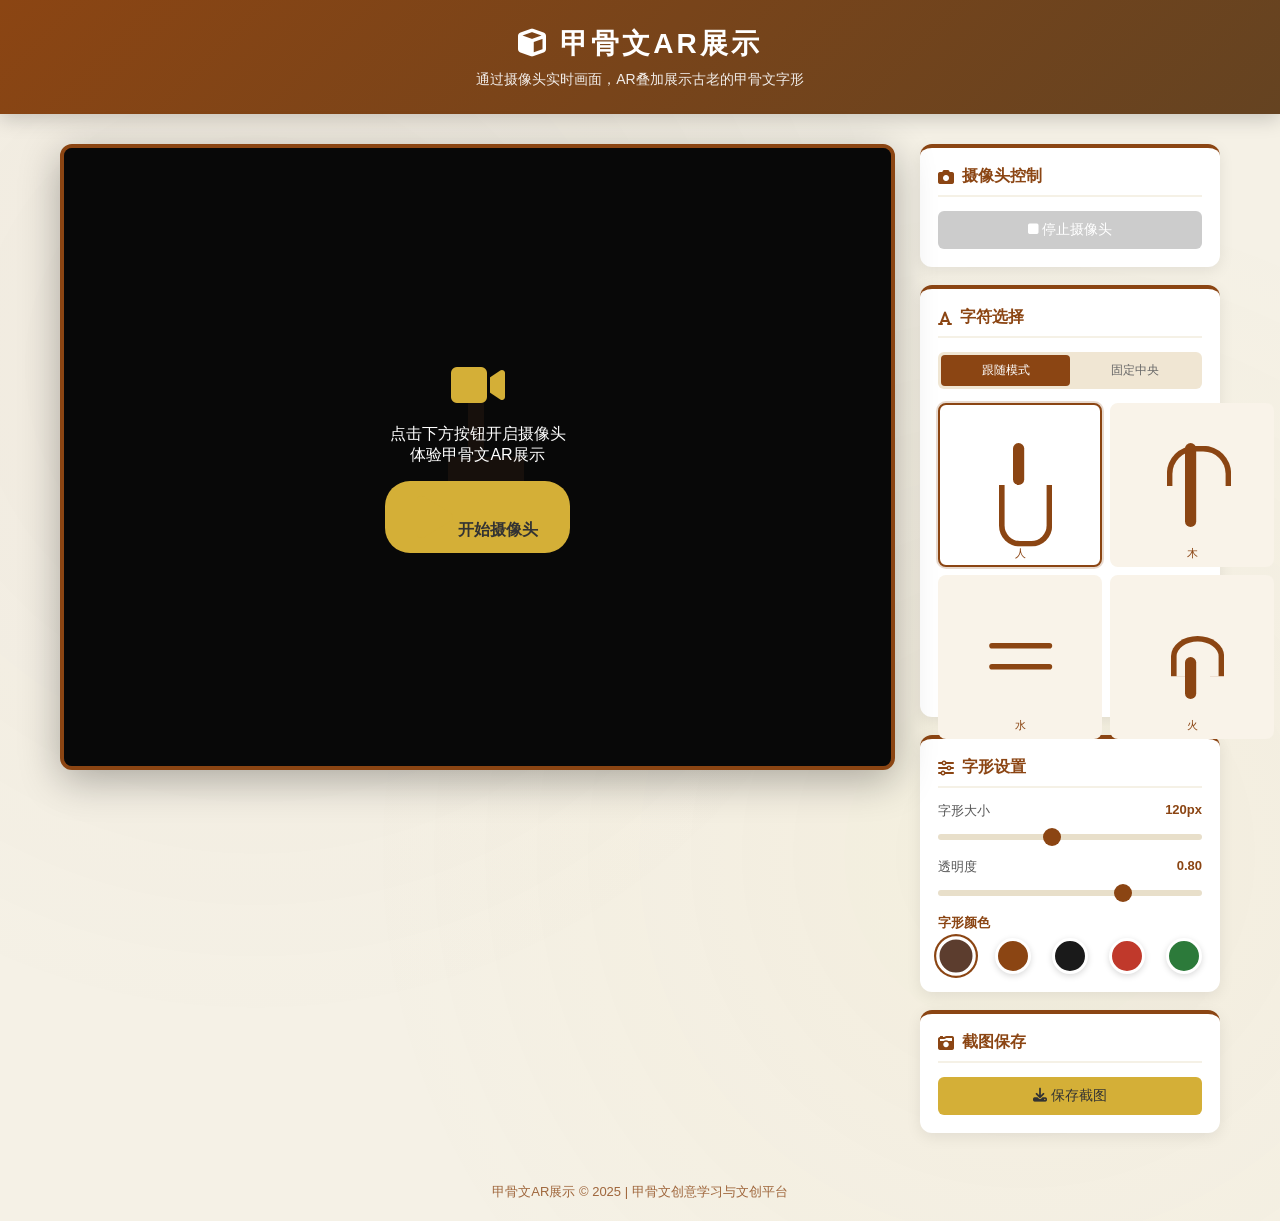
==== 甲骨文AR展示.html @ 64381367 "feat: 生成项目Code Wiki文档 Co-authored-by: traeagent <traeagent@users.noreply.github.com>" ====
<!DOCTYPE html>
<html lang="zh-CN">
<head>
    <meta charset="UTF-8">
    <meta name="viewport" content="width=device-width, initial-scale=1.0">
    <title>甲骨文AR展示</title>
    <link rel="stylesheet" href="https://cdnjs.cloudflare.com/ajax/libs/font-awesome/6.4.0/css/all.min.css">
    <link rel="stylesheet" href="./css/common.css">
    <style>
        * { margin: 0; padding: 0; box-sizing: border-box; }
        body {
            font-family: 'Microsoft YaHei', sans-serif;
            background: #f5f1e6;
            color: #333;
            min-height: 100vh;
            background-image:
                radial-gradient(circle at 20% 30%, rgba(140, 94, 60, 0.05) 0%, transparent 50%),
                radial-gradient(circle at 80% 70%, rgba(212, 175, 55, 0.05) 0%, transparent 50%);
        }

        header {
            background: linear-gradient(135deg, #8B4513 0%, #654321 100%);
            color: white;
            padding: 25px 20px;
            text-align: center;
            box-shadow: 0 4px 20px rgba(0,0,0,0.2);
        }
        header h1 {
            font-size: 28px;
            margin-bottom: 8px;
            letter-spacing: 3px;
        }
        header p {
            font-size: 14px;
            opacity: 0.9;
        }

        .container {
            max-width: 1200px;
            margin: 30px auto;
            padding: 0 20px;
            display: flex;
            gap: 25px;
            flex-wrap: wrap;
        }

        .video-section {
            flex: 1;
            min-width: 320px;
        }

        .video-wrapper {
            position: relative;
            width: 100%;
            aspect-ratio: 4/3;
            background: #1a1a1a;
            border-radius: 12px;
            overflow: hidden;
            box-shadow: 0 10px 40px rgba(0,0,0,0.3);
            border: 4px solid #8B4513;
            touch-action: none;
        }

        video {
            width: 100%;
            height: 100%;
            object-fit: cover;
            display: block;
        }

        .overlay-oracle {
            position: absolute;
            pointer-events: none;
            transform: translate(-50%, -50%);
            z-index: 10;
            left: 50%;
            top: 50%;
        }
        .overlay-oracle.is-following {
            transition: left 0.05s ease-out, top 0.05s ease-out;
        }

        .overlay-oracle::before,
        .overlay-oracle::after {
            background-color: var(--oc, #5c3d2e);
            border-color: var(--oc, #5c3d2e);
        }

        .start-overlay {
            position: absolute;
            inset: 0;
            background: rgba(0,0,0,0.7);
            display: flex;
            flex-direction: column;
            align-items: center;
            justify-content: center;
            color: white;
            z-index: 20;
            gap: 15px;
        }
        .start-overlay i { font-size: 48px; color: #d4af37; }
        .start-overlay p { font-size: 16px; text-align: center; padding: 0 20px; }
        .start-overlay button {
            padding: 12px 32px;
            background: #d4af37;
            color: #333;
            border: none;
            border-radius: 25px;
            font-size: 16px;
            cursor: pointer;
            font-weight: bold;
            transition: transform 0.2s;
        }
        .start-overlay button:hover { transform: scale(1.05); }

        .loading-spinner {
            width: 40px;
            height: 40px;
            border: 4px solid rgba(255,255,255,0.2);
            border-top-color: #d4af37;
            border-radius: 50%;
            animation: spin 1s linear infinite;
        }
        @keyframes spin { to { transform: rotate(360deg); } }

        .error-msg {
            color: #ff6b6b;
            font-size: 14px;
            text-align: center;
            padding: 0 20px;
        }

        .control-section {
            width: 300px;
            display: flex;
            flex-direction: column;
            gap: 18px;
        }

        .card {
            background: white;
            border-radius: 12px;
            padding: 18px;
            box-shadow: 0 4px 15px rgba(0,0,0,0.08);
            border-top: 4px solid #8B4513;
        }
        .card h3 {
            color: #8B4513;
            font-size: 16px;
            margin-bottom: 14px;
            padding-bottom: 8px;
            border-bottom: 2px solid #f5f1e6;
            display: flex;
            align-items: center;
            gap: 8px;
        }

        .btn {
            width: 100%;
            padding: 10px;
            border: none;
            border-radius: 6px;
            font-size: 14px;
            cursor: pointer;
            transition: all 0.2s;
            font-weight: 500;
        }
        .btn-primary {
            background: #8B4513;
            color: white;
        }
        .btn-primary:hover { background: #654321; }
        .btn-primary:disabled {
            background: #ccc;
            cursor: not-allowed;
        }
        .btn-gold {
            background: #d4af37;
            color: #333;
        }
        .btn-gold:hover { background: #c19b2a; }
        .btn-row {
            display: flex;
            gap: 8px;
            margin-bottom: 10px;
        }
        .btn-row .btn { flex: 1; }

        .char-grid {
            display: grid;
            grid-template-columns: repeat(4, 1fr);
            gap: 8px;
        }
        .char-item {
            aspect-ratio: 1;
            background: #f9f3e9;
            border: 2px solid transparent;
            border-radius: 8px;
            cursor: pointer;
            display: flex;
            flex-direction: column;
            align-items: center;
            justify-content: center;
            transition: all 0.2s;
            position: relative;
        }
        .char-item:hover {
            background: #f0e6d3;
            border-color: #d4af37;
        }
        .char-item.active {
            border-color: #8B4513;
            background: #fff;
            box-shadow: 0 0 0 2px rgba(139, 69, 19, 0.2);
        }
        .char-item .char-preview {
            transform: scale(0.7);
        }
        .char-item .char-label {
            position: absolute;
            bottom: 4px;
            font-size: 11px;
            color: #8B4513;
        }

        .slider-group { margin-bottom: 14px; }
        .slider-group:last-child { margin-bottom: 0; }
        .slider-label {
            display: flex;
            justify-content: space-between;
            font-size: 13px;
            color: #555;
            margin-bottom: 6px;
        }
        .slider-label span:last-child {
            color: #8B4513;
            font-weight: bold;
        }
        input[type="range"] {
            width: 100%;
            height: 6px;
            -webkit-appearance: none;
            background: #e8dfca;
            border-radius: 3px;
            outline: none;
        }
        input[type="range"]::-webkit-slider-thumb {
            -webkit-appearance: none;
            width: 18px;
            height: 18px;
            background: #8B4513;
            border-radius: 50%;
            cursor: pointer;
            transition: transform 0.15s;
        }
        input[type="range"]::-webkit-slider-thumb:hover { transform: scale(1.2); }

        .color-row {
            display: flex;
            gap: 8px;
            justify-content: space-between;
        }
        .color-btn {
            width: 36px;
            height: 36px;
            border-radius: 50%;
            border: 3px solid white;
            box-shadow: 0 2px 6px rgba(0,0,0,0.15);
            cursor: pointer;
            transition: transform 0.2s;
        }
        .color-btn:hover { transform: scale(1.15); }
        .color-btn.active {
            box-shadow: 0 0 0 2px #8B4513;
            transform: scale(1.1);
        }

        .mode-toggle {
            display: flex;
            background: #f0e6d3;
            border-radius: 6px;
            padding: 3px;
            margin-bottom: 14px;
        }
        .mode-btn {
            flex: 1;
            padding: 7px;
            text-align: center;
            font-size: 12px;
            border-radius: 4px;
            cursor: pointer;
            transition: all 0.2s;
            border: none;
            background: transparent;
            color: #666;
        }
        .mode-btn.active {
            background: #8B4513;
            color: white;
        }

        footer {
            text-align: center;
            padding: 20px;
            color: #8B4513;
            font-size: 13px;
            opacity: 0.8;
        }

        @media (max-width: 900px) {
            .container { flex-direction: column; }
            .control-section {
                width: 100%;
                flex-direction: row;
                flex-wrap: wrap;
            }
            .card { flex: 1; min-width: 280px; }
        }
        @media (max-width: 480px) {
            header h1 { font-size: 22px; }
            .control-section { flex-direction: column; }
            .card { min-width: auto; }
        }
    </style>
</head>
<body>

<header>
    <h1><i class="fas fa-cube"></i> 甲骨文AR展示</h1>
    <p>通过摄像头实时画面，AR叠加展示古老的甲骨文字形</p>
</header>

<div class="container">
    <div class="video-section">
        <div class="video-wrapper" id="videoWrapper">
            <video id="video" autoplay playsinline muted></video>
            <div class="overlay-oracle" id="overlayOracle"></div>
            <div class="start-overlay" id="startOverlay">
                <i class="fas fa-video"></i>
                <p>点击下方按钮开启摄像头<br>体验甲骨文AR展示</p>
                <button id="startBtn"><i class="fas fa-play"></i> 开始摄像头</button>
            </div>
        </div>
    </div>

    <div class="control-section">
        <div class="card">
            <h3><i class="fas fa-camera"></i> 摄像头控制</h3>
            <button class="btn btn-primary" id="stopBtn" disabled>
                <i class="fas fa-stop"></i> 停止摄像头
            </button>
        </div>

        <div class="card">
            <h3><i class="fas fa-font"></i> 字符选择</h3>
            <div class="mode-toggle">
                <button class="mode-btn active" data-mode="follow">跟随模式</button>
                <button class="mode-btn" data-mode="fixed">固定中央</button>
            </div>
            <div class="char-grid" id="charGrid"></div>
        </div>

        <div class="card">
            <h3><i class="fas fa-sliders-h"></i> 字形设置</h3>
            <div class="slider-group">
                <div class="slider-label">
                    <span>字形大小</span>
                    <span id="sizeValue">120px</span>
                </div>
                <input type="range" id="sizeSlider" min="60" max="200" value="120">
            </div>
            <div class="slider-group">
                <div class="slider-label">
                    <span>透明度</span>
                    <span id="opacityValue">0.8</span>
                </div>
                <input type="range" id="opacitySlider" min="30" max="100" value="80">
            </div>
            <div class="slider-group">
                <div class="slider-label"><span>字形颜色</span></div>
                <div class="color-row" id="colorRow">
                    <div class="color-btn active" style="background:#5c3d2e" data-color="#5c3d2e"></div>
                    <div class="color-btn" style="background:#8B4513" data-color="#8B4513"></div>
                    <div class="color-btn" style="background:#1a1a1a" data-color="#1a1a1a"></div>
                    <div class="color-btn" style="background:#c0392b" data-color="#c0392b"></div>
                    <div class="color-btn" style="background:#2c7a3a" data-color="#2c7a3a"></div>
                </div>
            </div>
        </div>

        <div class="card">
            <h3><i class="fas fa-camera-retro"></i> 截图保存</h3>
            <button class="btn btn-gold" id="screenshotBtn" disabled>
                <i class="fas fa-download"></i> 保存截图
            </button>
        </div>
    </div>
</div>

<footer>甲骨文AR展示 © 2025 | 甲骨文创意学习与文创平台</footer>

<script>
    const chars = ['人', '木', '日', '月', '水', '火', '山', '雨'];
    const charClasses = {
        '人': 'demo-human', '木': 'demo-tree', '日': 'demo-sun', '月': 'demo-moon',
        '水': 'demo-water', '火': 'demo-fire', '山': 'demo-mountain', '雨': 'demo-rain'
    };

    const video = document.getElementById('video');
    const overlay = document.getElementById('overlayOracle');
    const startOverlay = document.getElementById('startOverlay');
    const startBtn = document.getElementById('startBtn');
    const stopBtn = document.getElementById('stopBtn');
    const screenshotBtn = document.getElementById('screenshotBtn');
    const charGrid = document.getElementById('charGrid');
    const sizeSlider = document.getElementById('sizeSlider');
    const opacitySlider = document.getElementById('opacitySlider');
    const sizeValue = document.getElementById('sizeValue');
    const opacityValue = document.getElementById('opacityValue');
    const colorRow = document.getElementById('colorRow');
    const videoWrapper = document.getElementById('videoWrapper');
    const modeBtns = document.querySelectorAll('.mode-btn');

    let currentChar = '人';
    let stream = null;
    let isFollowing = true;
    let oracleSize = 120;
    let oracleOpacity = 0.8;
    let oracleColor = '#5c3d2e';
    let overlayX = 50, overlayY = 50;

    function initCharGrid() {
        chars.forEach((char, i) => {
            const item = document.createElement('div');
            item.className = 'char-item' + (i === 0 ? ' active' : '');
            item.innerHTML = `
                <div class="char-preview ${charClasses[char]}"></div>
                <span class="char-label">${char}</span>
            `;
            item.addEventListener('click', () => selectChar(char, item));
            charGrid.appendChild(item);
        });
    }

    function selectChar(char, el) {
        currentChar = char;
        overlay.className = 'overlay-oracle ' + charClasses[char];
        if (isFollowing) overlay.classList.add('is-following');
        document.querySelectorAll('.char-item').forEach(i => i.classList.remove('active'));
        el.classList.add('active');
    }

    async function startCamera() {
        startOverlay.innerHTML = '<div class="loading-spinner"></div><p>正在启动摄像头...</p>';
        try {
            stream = await navigator.mediaDevices.getUserMedia({
                video: { facingMode: 'environment', width: { ideal: 1280 }, height: { ideal: 960 } },
                audio: false
            });
            video.srcObject = stream;
            startOverlay.style.display = 'none';
            stopBtn.disabled = false;
            screenshotBtn.disabled = false;
        } catch (err) {
            console.error('Camera error:', err);
            let msg = '无法访问摄像头';
            if (err.name === 'NotAllowedError') msg = '您拒绝了摄像头权限，请在浏览器设置中允许访问';
            else if (err.name === 'NotFoundError') msg = '未检测到摄像头设备';
            else if (err.name === 'NotReadableError') msg = '摄像头被其他程序占用';
            else if (err.name === 'NotSupportedError') msg = '当前浏览器不支持摄像头功能';
            startOverlay.innerHTML = `
                <i class="fas fa-exclamation-triangle" style="color:#ff6b6b"></i>
                <p class="error-msg">${msg}</p>
                <button id="retryBtn"><i class="fas fa-redo"></i> 重试</button>
            `;
            document.getElementById('retryBtn').addEventListener('click', startCamera);
        }
    }

    function stopCamera() {
        if (stream) {
            stream.getTracks().forEach(t => t.stop());
            stream = null;
        }
        video.srcObject = null;
        startOverlay.style.display = 'flex';
        startOverlay.innerHTML = `
            <i class="fas fa-video"></i>
            <p>点击下方按钮开启摄像头<br>体验甲骨文AR展示</p>
            <button id="startBtn"><i class="fas fa-play"></i> 开始摄像头</button>
        `;
        document.getElementById('startBtn').addEventListener('click', startCamera);
        stopBtn.disabled = true;
        screenshotBtn.disabled = true;
    }

    function moveOverlay(clientX, clientY) {
        if (!isFollowing) return;
        const rect = videoWrapper.getBoundingClientRect();
        const x = ((clientX - rect.left) / rect.width) * 100;
        const y = ((clientY - rect.top) / rect.height) * 100;
        overlayX = Math.max(5, Math.min(95, x));
        overlayY = Math.max(5, Math.min(95, y));
        overlay.style.left = overlayX + '%';
        overlay.style.top = overlayY + '%';
    }

    function updateSize() {
        oracleSize = parseInt(sizeSlider.value);
        sizeValue.textContent = oracleSize + 'px';
        const scale = oracleSize / 120;
        overlay.style.setProperty('--scale', scale);
        overlay.style.transform = `translate(-50%, -50%) scale(${scale})`;
    }

    function updateOpacity() {
        oracleOpacity = parseInt(opacitySlider.value) / 100;
        opacityValue.textContent = oracleOpacity.toFixed(2);
        overlay.style.opacity = oracleOpacity;
    }

    function updateColor(color) {
        oracleColor = color;
        overlay.style.setProperty('--oc', color);
    }

    function drawDemoChar(ctx, char, x, y, size, color) {
        ctx.save();
        ctx.translate(x, y);
        ctx.scale(size / 120, size / 120);
        ctx.fillStyle = color;
        ctx.strokeStyle = color;
        ctx.lineWidth = 8;
        ctx.lineCap = 'round';
        ctx.lineJoin = 'round';

        switch(char) {
            case '人':
                ctx.fillRect(50, 20, 16, 60);
                ctx.beginPath();
                ctx.moveTo(30, 80);
                ctx.lineTo(30, 160);
                ctx.quadraticCurveTo(30, 160, 60, 160);
                ctx.lineTo(90, 160);
                ctx.quadraticCurveTo(90, 160, 90, 80);
                ctx.stroke();
                break;
            case '木':
                ctx.fillRect(50, 20, 16, 120);
                ctx.beginPath();
                ctx.moveTo(24, 74);
                ctx.lineTo(24, 24);
                ctx.quadraticCurveTo(24, 24, 62, 24);
                ctx.lineTo(100, 24);
                ctx.quadraticCurveTo(100, 24, 100, 74);
                ctx.stroke();
                break;
            case '日':
                ctx.beginPath();
                ctx.arc(60, 60, 44, 0, Math.PI * 2);
                ctx.stroke();
                ctx.fillRect(0, 56, 120, 8);
                break;
            case '月':
                ctx.save();
                ctx.beginPath();
                ctx.ellipse(60, 61, 38, 53, 0, 0, Math.PI * 2);
                ctx.stroke();
                ctx.fillStyle = '#f9f3e9';
                ctx.globalCompositeOperation = 'destination-out';
                ctx.beginPath();
                ctx.ellipse(31, 61, 23, 53, 0, 0, Math.PI * 2);
                ctx.fill();
                ctx.restore();
                break;
            case '水':
                ctx.fillRect(15, 40, 90, 8);
                ctx.fillRect(15, 70, 90, 8);
                break;
            case '火':
                ctx.fillRect(50, 60, 16, 60);
                ctx.beginPath();
                ctx.moveTo(30, 80);
                ctx.lineTo(30, 30);
                ctx.quadraticCurveTo(30, 30, 60, 30);
                ctx.lineTo(90, 30);
                ctx.quadraticCurveTo(90, 30, 90, 80);
                ctx.stroke();
                break;
            case '山':
                ctx.save();
                ctx.translate(24, 40);
                ctx.transform(1, 0, -0.176, 1, 0, 0);
                ctx.fillRect(0, 0, 44, 80);
                ctx.restore();
                ctx.save();
                ctx.translate(68, 40);
                ctx.transform(1, 0, 0.176, 1, 0, 0);
                ctx.fillRect(0, 0, 44, 80);
                ctx.restore();
                break;
            case '雨':
                ctx.beginPath();
                ctx.moveTo(16, 76);
                ctx.lineTo(16, 16);
                ctx.quadraticCurveTo(16, 16, 60, 16);
                ctx.lineTo(104, 16);
                ctx.quadraticCurveTo(104, 16, 104, 76);
                ctx.stroke();
                ctx.fillRect(20, 76, 8, 44);
                ctx.fillRect(48, 76, 8, 44);
                ctx.fillRect(76, 76, 8, 44);
                break;
        }
        ctx.restore();
    }

    function takeScreenshot() {
        if (!stream) return;
        const canvas = document.createElement('canvas');
        const w = video.videoWidth;
        const h = video.videoHeight;
        canvas.width = w;
        canvas.height = h;
        const ctx = canvas.getContext('2d');
        ctx.drawImage(video, 0, 0, w, h);

        const rect = videoWrapper.getBoundingClientRect();
        const videoRect = video.getBoundingClientRect();
        const scaleX = w / videoRect.width;
        const scaleY = h / videoRect.height;
        const offsetX = (overlayX / 100) * videoRect.width * scaleX;
        const offsetY = (overlayY / 100) * videoRect.height * scaleY;
        const actualSize = oracleSize * scaleX;

        ctx.globalAlpha = oracleOpacity;
        drawDemoChar(ctx, currentChar, offsetX, offsetY, actualSize * 1.5, oracleColor);

        const link = document.createElement('a');
        link.download = `甲骨文AR-${currentChar}-${Date.now()}.png`;
        link.href = canvas.toDataURL('image/png');
        link.click();
        Toast.success('截图已保存！');
    }

    startBtn.addEventListener('click', startCamera);
    stopBtn.addEventListener('click', stopCamera);
    screenshotBtn.addEventListener('click', takeScreenshot);
    sizeSlider.addEventListener('input', updateSize);
    opacitySlider.addEventListener('input', updateOpacity);

    colorRow.addEventListener('click', e => {
        const btn = e.target.closest('.color-btn');
        if (!btn) return;
        document.querySelectorAll('.color-btn').forEach(b => b.classList.remove('active'));
        btn.classList.add('active');
        updateColor(btn.dataset.color);
    });

    modeBtns.forEach(btn => {
        btn.addEventListener('click', () => {
            modeBtns.forEach(b => b.classList.remove('active'));
            btn.classList.add('active');
            isFollowing = btn.dataset.mode === 'follow';
            if (isFollowing) {
                overlay.classList.add('is-following');
            } else {
                overlay.classList.remove('is-following');
                overlay.style.left = '50%';
                overlay.style.top = '50%';
                overlayX = 50;
                overlayY = 50;
            }
        });
    });

    videoWrapper.addEventListener('mousemove', e => moveOverlay(e.clientX, e.clientY));
    videoWrapper.addEventListener('touchmove', e => {
        e.preventDefault();
        if (e.touches.length > 0) {
            moveOverlay(e.touches[0].clientX, e.touches[0].clientY);
        }
    }, { passive: false });

    initCharGrid();
    overlay.className = 'overlay-oracle demo-human is-following';
    updateSize();
    updateOpacity();
    updateColor(oracleColor);
</script>
<script src="./js/common.js"></script>
</body>
</html>
---- css/common.css ----
/* ========================================
 * 甲骨文创意学习与文创平台 - 公共样式
 * ======================================== */

:root {
    --primary-color: #8c5e3c;
    --secondary-color: #d4af37;
    --light-color: #f5f1e6;
    --dark-color: #5a3921;
    --text-color: #333;
    --white: #fff;
    --shadow: 0 5px 15px rgba(0,0,0,0.1);
    --shadow-heavy: 0 10px 30px rgba(0,0,0,0.2);
    --gradient-primary: linear-gradient(135deg, #8c5e3c 0%, #a67c52 100%);
    --gradient-gold: linear-gradient(135deg, #d4af37 0%, #f4d03f 100%);
    --success-color: #28a745;
    --error-color: #dc3545;
}

.toast-container {
    position: fixed;
    top: 20px;
    right: 20px;
    z-index: 9999;
    display: flex;
    flex-direction: column;
    gap: 10px;
    pointer-events: none;
}

.toast {
    min-width: 280px;
    max-width: 400px;
    padding: 15px 20px;
    border-radius: 8px;
    color: #fff;
    font-size: 14px;
    box-shadow: 0 4px 12px rgba(0,0,0,0.15);
    display: flex;
    align-items: center;
    gap: 10px;
    pointer-events: auto;
    animation: toastSlideIn 0.3s ease, toastFadeOut 0.3s ease 2.7s forwards;
    opacity: 1;
    transform: translateX(0);
}

.toast.toast-success { background-color: #28a745; }
.toast.toast-error { background-color: #dc3545; }
.toast.toast-warning { background-color: #ffc107; color: #333; }
.toast.toast-info { background-color: #17a2b8; }

.toast .toast-icon { font-size: 18px; flex-shrink: 0; }
.toast .toast-message { flex: 1; line-height: 1.4; }

@keyframes toastSlideIn {
    from { transform: translateX(120%); opacity: 0; }
    to { transform: translateX(0); opacity: 1; }
}
@keyframes toastFadeOut {
    to { transform: translateX(120%); opacity: 0; }
}

.oracle-human, .oracle-tree, .oracle-sun, .oracle-moon,
.oracle-water, .oracle-fire, .oracle-mountain, .oracle-rain {
    position: relative;
    display: inline-block;
}

.oracle-human { width: 60px; height: 80px; }
.oracle-human::before {
    content: ""; position: absolute; top: 10px; left: 25px;
    width: 8px; height: 30px; background: #5c3d2e; border-radius: 4px;
}
.oracle-human::after {
    content: ""; position: absolute; top: 40px; left: 15px;
    width: 30px; height: 40px; border: 4px solid #5c3d2e;
    border-top: none; border-radius: 0 0 15px 15px;
}

.oracle-tree { width: 60px; height: 80px; }
.oracle-tree::before {
    content: ""; position: absolute; top: 10px; left: 25px;
    width: 8px; height: 60px; background: #5c3d2e; border-radius: 4px;
}
.oracle-tree::after {
    content: ""; position: absolute; top: 12px; left: 12px;
    width: 38px; height: 25px; border: 4px solid #5c3d2e;
    border-bottom: none; border-radius: 20px 20px 0 0;
}

.oracle-sun { width: 60px; height: 60px; }
.oracle-sun::before {
    content: ""; position: absolute; top: 8px; left: 8px;
    width: 44px; height: 44px; border: 4px solid #5c3d2e; border-radius: 50%;
}
.oracle-sun::after {
    content: ""; position: absolute; top: 22px; left: 0;
    width: 60px; height: 4px; background: #5c3d2e;
}

.oracle-moon { width: 60px; height: 60px; }
.oracle-moon::before {
    content: ""; position: absolute; top: 8px; left: 15px;
    width: 30px; height: 45px; border: 4px solid #5c3d2e; border-radius: 50%;
}
.oracle-moon::after {
    content: ""; position: absolute; top: 8px; left: 8px;
    width: 15px; height: 45px; background: #f9f3e9; border-radius: 50%;
}

.oracle-water { width: 60px; height: 60px; }
.oracle-water::before, .oracle-water::after {
    content: ""; position: absolute; width: 45px; height: 4px;
    background: #5c3d2e; border-radius: 4px;
}
.oracle-water::before { top: 20px; left: 8px; }
.oracle-water::after { top: 35px; left: 8px; }

.oracle-fire { width: 60px; height: 60px; }
.oracle-fire::before {
    content: ""; position: absolute; top: 30px; left: 25px;
    width: 8px; height: 30px; background: #5c3d2e; border-radius: 4px;
}
.oracle-fire::after {
    content: ""; position: absolute; top: 15px; left: 15px;
    width: 30px; height: 25px; border: 4px solid #5c3d2e;
    border-bottom: none; border-radius: 50% 50% 0 0;
}

.oracle-mountain { width: 60px; height: 60px; }
.oracle-mountain::before, .oracle-mountain::after {
    content: ""; position: absolute; width: 22px; height: 40px;
    background: #5c3d2e; border-radius: 4px;
}
.oracle-mountain::before { top: 20px; left: 12px; transform: skewX(-10deg); }
.oracle-mountain::after { top: 20px; left: 34px; transform: skewX(10deg); }

.oracle-rain { width: 60px; height: 60px; }
.oracle-rain::before {
    content: ""; position: absolute; top: 8px; left: 8px;
    width: 44px; height: 30px; border: 4px solid #5c3d2e;
    border-bottom: none; border-radius: 22px 22px 0 0;
}
.oracle-rain::after {
    content: ""; position: absolute; top: 38px; left: 20px;
    width: 4px; height: 22px; background: #5c3d2e; border-radius: 4px;
}

.demo-oracle { opacity: 0.3; }

.demo-human { width: 120px; height: 160px; position: relative; }
.demo-human::before {
    content: ""; position: absolute; top: 20px; left: 50px;
    width: 16px; height: 60px; background: #8B4513; border-radius: 8px;
}
.demo-human::after {
    content: ""; position: absolute; top: 80px; left: 30px;
    width: 60px; height: 80px; border: 8px solid #8B4513;
    border-top: none; border-radius: 0 0 30px 30px;
}

.demo-tree { width: 120px; height: 160px; position: relative; }
.demo-tree::before {
    content: ""; position: absolute; top: 20px; left: 50px;
    width: 16px; height: 120px; background: #8B4513; border-radius: 8px;
}
.demo-tree::after {
    content: ""; position: absolute; top: 24px; left: 24px;
    width: 76px; height: 50px; border: 8px solid #8B4513;
    border-bottom: none; border-radius: 40px 40px 0 0;
}

.demo-sun { width: 120px; height: 120px; position: relative; }
.demo-sun::before {
    content: ""; position: absolute; top: 16px; left: 16px;
    width: 88px; height: 88px; border: 8px solid #8B4513; border-radius: 50%;
}
.demo-sun::after {
    content: ""; position: absolute; top: 44px; left: 0;
    width: 120px; height: 8px; background: #8B4513;
}

.demo-moon { width: 120px; height: 120px; position: relative; }
.demo-moon::before {
    content: ""; position: absolute; top: 16px; left: 30px;
    width: 60px; height: 90px; border: 8px solid #8B4513; border-radius: 50%;
}
.demo-moon::after {
    content: ""; position: absolute; top: 16px; left: 16px;
    width: 30px; height: 90px; background: #f9f3e9; border-radius: 50%;
}

.demo-water { width: 120px; height: 120px; position: relative; }
.demo-water::before, .demo-water::after {
    content: ""; position: absolute; width: 90px; height: 8px;
    background: #8B4513; border-radius: 8px;
}
.demo-water::before { top: 40px; left: 16px; }
.demo-water::after { top: 70px; left: 16px; }

.demo-fire { width: 120px; height: 120px; position: relative; }
.demo-fire::before {
    content: ""; position: absolute; top: 60px; left: 50px;
    width: 16px; height: 60px; background: #8B4513; border-radius: 8px;
}
.demo-fire::after {
    content: ""; position: absolute; top: 30px; left: 30px;
    width: 60px; height: 50px; border: 8px solid #8B4513;
    border-bottom: none; border-radius: 50% 50% 0 0;
}

.demo-mountain { width: 120px; height: 120px; position: relative; }
.demo-mountain::before, .demo-mountain::after {
    content: ""; position: absolute; width: 44px; height: 80px;
    background: #8B4513; border-radius: 8px;
}
.demo-mountain::before { top: 40px; left: 24px; transform: skewX(-10deg); }
.demo-mountain::after { top: 40px; left: 68px; transform: skewX(10deg); }

.demo-rain { width: 120px; height: 120px; position: relative; }
.demo-rain::before {
    content: ""; position: absolute; top: 16px; left: 16px;
    width: 88px; height: 60px; border: 8px solid #8B4513;
    border-bottom: none; border-radius: 44px 44px 0 0;
}
.demo-rain::after {
    content: ""; position: absolute; top: 76px; left: 40px;
    width: 8px; height: 44px; background: #8B4513; border-radius: 8px;
}

img[data-src] {
    background-color: #e8dfca;
    transition: opacity 0.3s;
}
img.lazy-loaded { opacity: 1; }
img.lazy-loading { opacity: 0.5; }
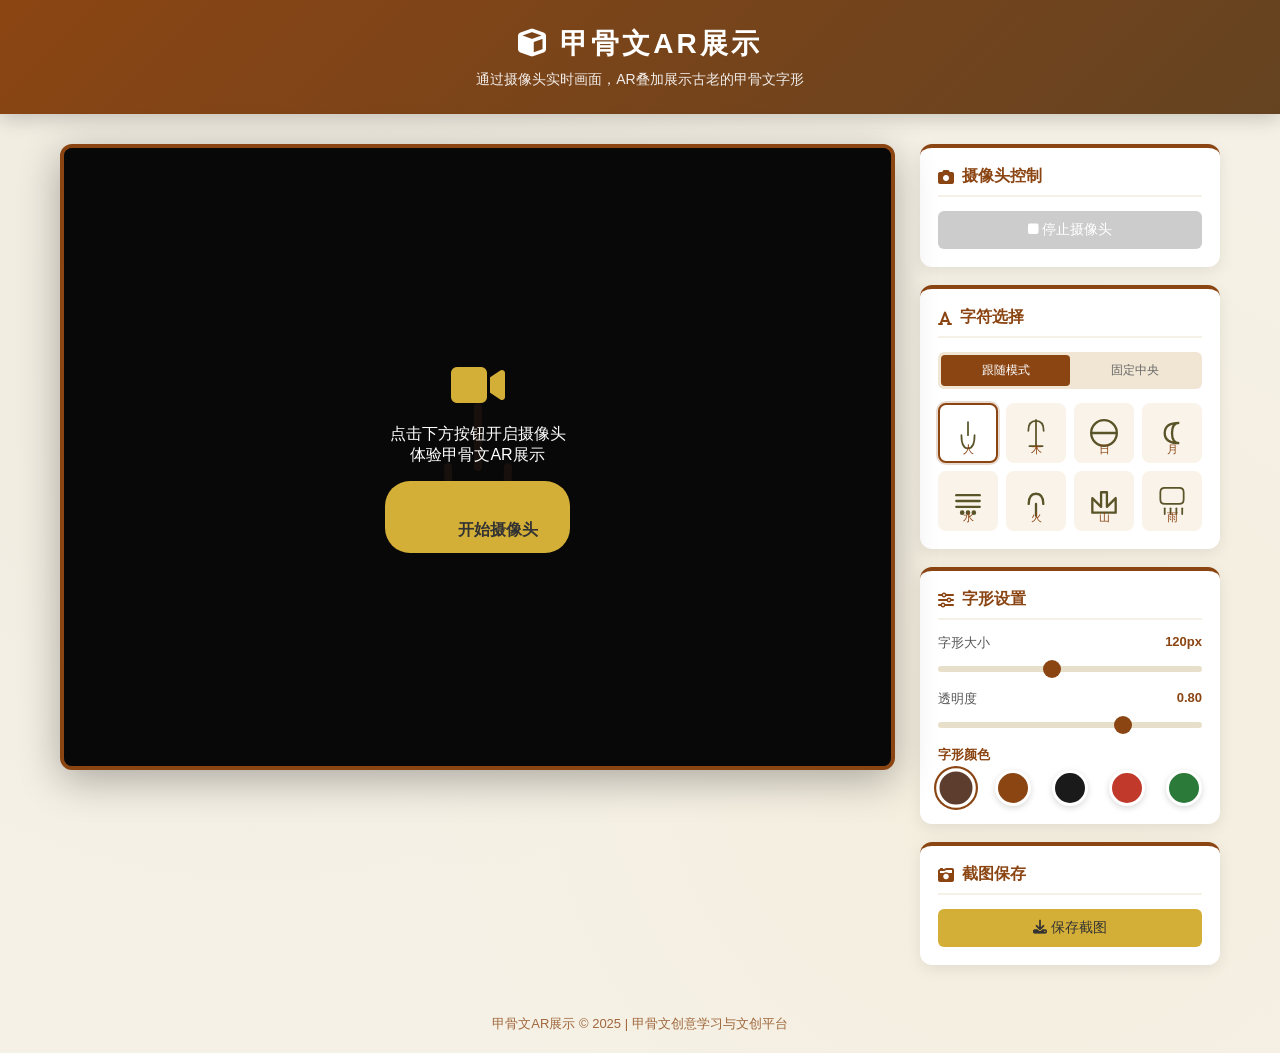
==== commit 6953555d: "feat: 生成项目Code Wiki文档 Co-authored-by: traeagent <traeagent@users.noreply.github.com>" ====
--- a/甲骨文AR展示.html
+++ b/甲骨文AR展示.html
@@ -79,11 +79,9 @@
         .overlay-oracle.is-following {
             transition: left 0.05s ease-out, top 0.05s ease-out;
         }
-
-        .overlay-oracle::before,
-        .overlay-oracle::after {
-            background-color: var(--oc, #5c3d2e);
-            border-color: var(--oc, #5c3d2e);
+        .overlay-oracle img {
+            display: block;
+            pointer-events: none;
         }
 
         .start-overlay {
@@ -401,9 +399,9 @@
 
 <script>
     const chars = ['人', '木', '日', '月', '水', '火', '山', '雨'];
-    const charClasses = {
-        '人': 'demo-human', '木': 'demo-tree', '日': 'demo-sun', '月': 'demo-moon',
-        '水': 'demo-water', '火': 'demo-fire', '山': 'demo-mountain', '雨': 'demo-rain'
+    const charSvgPaths = {
+        '人': './svg/人.svg', '木': './svg/木.svg', '日': './svg/日.svg', '月': './svg/月.svg',
+        '水': './svg/水.svg', '火': './svg/火.svg', '山': './svg/山.svg', '雨': './svg/雨.svg'
     };
 
     const video = document.getElementById('video');
@@ -434,7 +432,7 @@
             const item = document.createElement('div');
             item.className = 'char-item' + (i === 0 ? ' active' : '');
             item.innerHTML = `
-                <div class="char-preview ${charClasses[char]}"></div>
+                <img class="char-preview" src="${charSvgPaths[char]}" alt="${char}" style="width:50px;height:50px;filter:sepia(1) hue-rotate(15deg) saturate(2);">
                 <span class="char-label">${char}</span>
             `;
             item.addEventListener('click', () => selectChar(char, item));
@@ -444,10 +442,22 @@
 
     function selectChar(char, el) {
         currentChar = char;
-        overlay.className = 'overlay-oracle ' + charClasses[char];
+        updateOverlaySvg();
         if (isFollowing) overlay.classList.add('is-following');
         document.querySelectorAll('.char-item').forEach(i => i.classList.remove('active'));
         el.classList.add('active');
+    }
+
+    function updateOverlaySvg() {
+        const svgPath = charSvgPaths[currentChar];
+        if (svgPath) {
+            overlay.innerHTML = `<img src="${svgPath}" alt="${currentChar}" style="width:${oracleSize}px;height:auto;opacity:${oracleOpacity};filter:sepia(1) hue-rotate(${getHueRotate(oracleColor)})deg saturate(2);">`;
+        }
+    }
+
+    function getHueRotate(color) {
+        const colorMap = { '#5c3d2e': 15, '#8B4513': 10, '#1a1a1a': 0, '#c0392b': 320, '#2c7a3a': 120 };
+        return colorMap[color] || 15;
     }
 
     async function startCamera() {
@@ -508,20 +518,18 @@
     function updateSize() {
         oracleSize = parseInt(sizeSlider.value);
         sizeValue.textContent = oracleSize + 'px';
-        const scale = oracleSize / 120;
-        overlay.style.setProperty('--scale', scale);
-        overlay.style.transform = `translate(-50%, -50%) scale(${scale})`;
+        updateOverlaySvg();
     }
 
     function updateOpacity() {
         oracleOpacity = parseInt(opacitySlider.value) / 100;
         opacityValue.textContent = oracleOpacity.toFixed(2);
-        overlay.style.opacity = oracleOpacity;
+        updateOverlaySvg();
     }
 
     function updateColor(color) {
         oracleColor = color;
-        overlay.style.setProperty('--oc', color);
+        updateOverlaySvg();
     }
 
     function drawDemoChar(ctx, char, x, y, size, color) {
@@ -683,7 +691,8 @@
     }, { passive: false });
 
     initCharGrid();
-    overlay.className = 'overlay-oracle demo-human is-following';
+    updateOverlaySvg();
+    overlay.classList.add('is-following');
     updateSize();
     updateOpacity();
     updateColor(oracleColor);
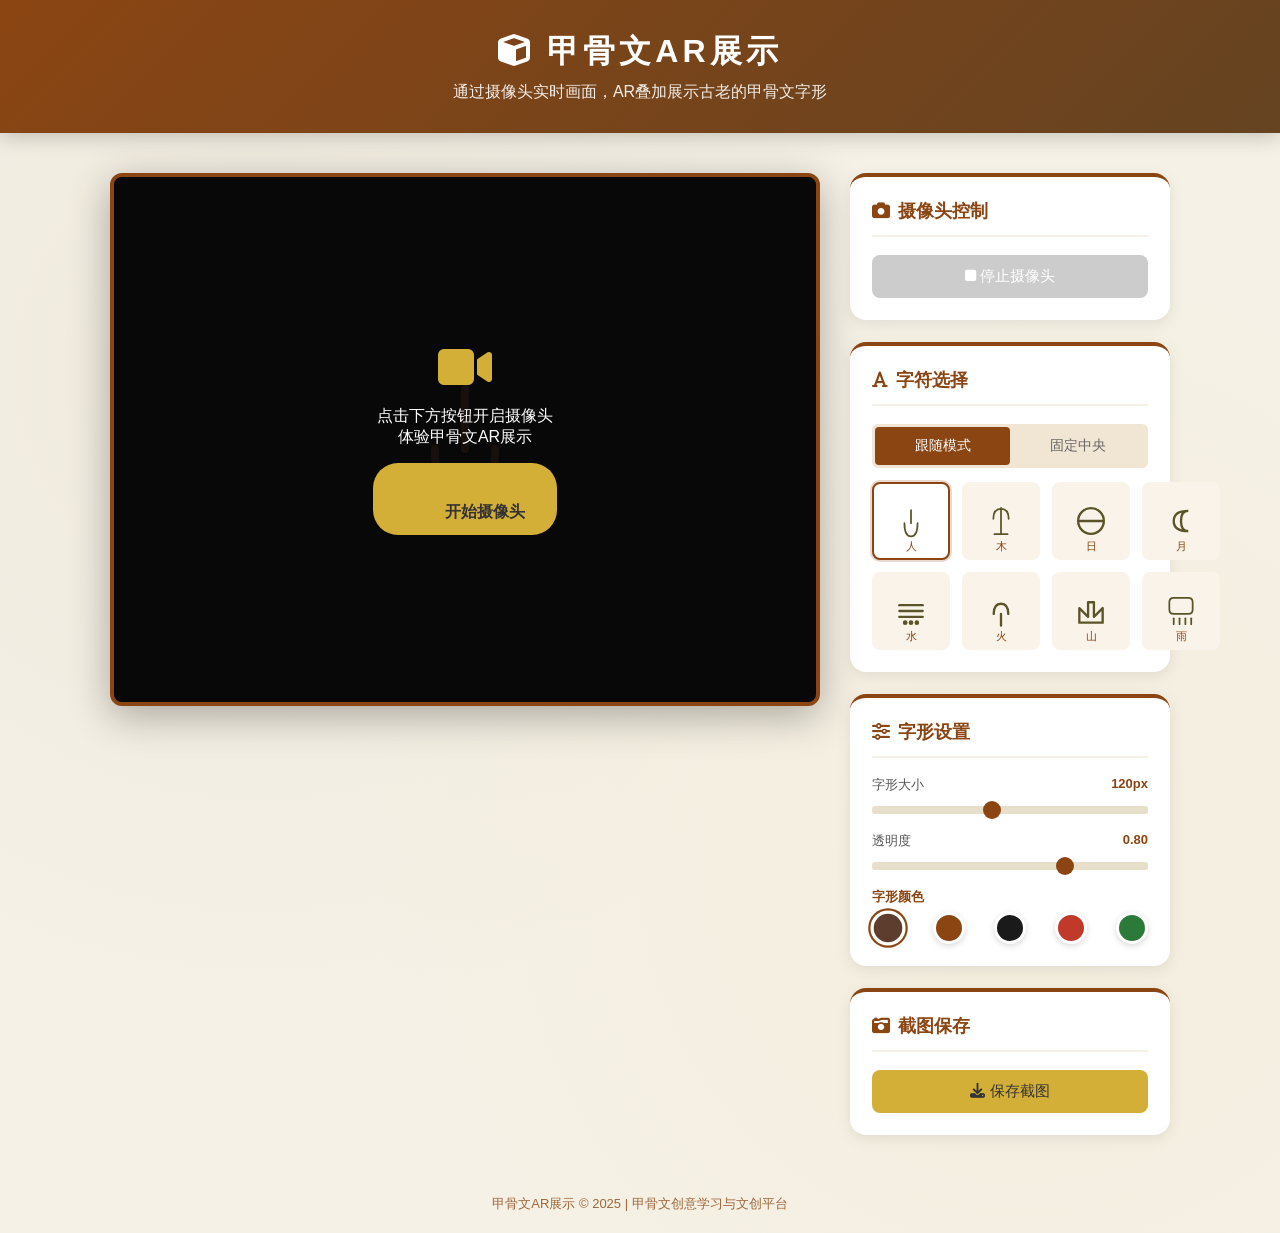
==== commit b3f807a3: "feat: 生成项目Code Wiki文档 Co-authored-by: traeagent <traeagent@users.noreply.github.com>" ====
--- a/甲骨文AR展示.html
+++ b/甲骨文AR展示.html
@@ -318,6 +318,183 @@
             header h1 { font-size: 22px; }
             .control-section { flex-direction: column; }
             .card { min-width: auto; }
+        }
+
+        /* 电脑端适配（1024px以上） */
+        @media (min-width: 1024px) {
+            header {
+                padding: 30px 20px;
+            }
+            header h1 {
+                font-size: 32px;
+                letter-spacing: 4px;
+            }
+            header p {
+                font-size: 16px;
+            }
+            .container {
+                max-width: 1100px;
+                margin: 40px auto;
+                padding: 0 20px;
+                gap: 30px;
+            }
+            .control-section {
+                width: 320px;
+                gap: 22px;
+            }
+            .card {
+                padding: 22px;
+                border-radius: 16px;
+            }
+            .card h3 {
+                font-size: 18px;
+                margin-bottom: 18px;
+                padding-bottom: 12px;
+            }
+            .btn {
+                padding: 12px;
+                font-size: 15px;
+                border-radius: 8px;
+            }
+            .char-grid {
+                grid-template-columns: repeat(4, 1fr);
+                gap: 12px;
+            }
+            .char-item {
+                padding: 12px 8px;
+            }
+            .char-preview {
+                width: 45px;
+                height: 45px;
+            }
+            .char-label {
+                font-size: 14px;
+            }
+            .slider-group label {
+                font-size: 14px;
+            }
+            .slider-group input[type="range"] {
+                height: 8px;
+            }
+            .color-row {
+                gap: 12px;
+            }
+            .color-btn {
+                width: 32px;
+                height: 32px;
+            }
+            .mode-switch {
+                gap: 8px;
+            }
+            .mode-btn {
+                padding: 10px 16px;
+                font-size: 14px;
+            }
+        }
+
+        /* 大屏电脑端适配（1440px以上） */
+        @media (min-width: 1440px) {
+            header {
+                padding: 35px 20px;
+            }
+            header h1 {
+                font-size: 36px;
+                letter-spacing: 6px;
+            }
+            header p {
+                font-size: 17px;
+            }
+            .container {
+                max-width: 1400px;
+                margin: 50px auto;
+                padding: 0 40px;
+                gap: 40px;
+            }
+            .video-section {
+                flex: 1.2;
+            }
+            .control-section {
+                width: 360px;
+                gap: 25px;
+            }
+            .card {
+                padding: 28px;
+                border-radius: 20px;
+                box-shadow: 0 6px 20px rgba(0,0,0,0.1);
+            }
+            .card h3 {
+                font-size: 20px;
+                margin-bottom: 20px;
+                padding-bottom: 14px;
+            }
+            .btn {
+                padding: 14px;
+                font-size: 16px;
+                border-radius: 10px;
+                font-weight: 600;
+            }
+            .char-grid {
+                grid-template-columns: repeat(4, 1fr);
+                gap: 15px;
+            }
+            .char-item {
+                padding: 15px 10px;
+                border-radius: 12px;
+            }
+            .char-preview {
+                width: 50px;
+                height: 50px;
+            }
+            .char-label {
+                font-size: 15px;
+                margin-top: 8px;
+            }
+            .slider-group {
+                gap: 10px;
+            }
+            .slider-group label {
+                font-size: 15px;
+                font-weight: 500;
+            }
+            .slider-group input[type="range"] {
+                height: 10px;
+            }
+            .slider-value {
+                font-size: 14px;
+                padding: 4px 10px;
+                border-radius: 6px;
+            }
+            .color-row {
+                gap: 15px;
+            }
+            .color-btn {
+                width: 36px;
+                height: 36px;
+            }
+            .mode-switch {
+                gap: 10px;
+            }
+            .mode-btn {
+                padding: 12px 20px;
+                font-size: 15px;
+                border-radius: 10px;
+            }
+        }
+
+        /* 超宽屏适配（1920px以上） */
+        @media (min-width: 1920px) {
+            .container {
+                max-width: 1700px;
+            }
+            .control-section {
+                width: 400px;
+            }
+            .card {
+                padding: 32px;
+            }
+            .char-grid {
+                grid-template-columns: repeat(4, 1fr);
+            }
         }
     </style>
 </head>
